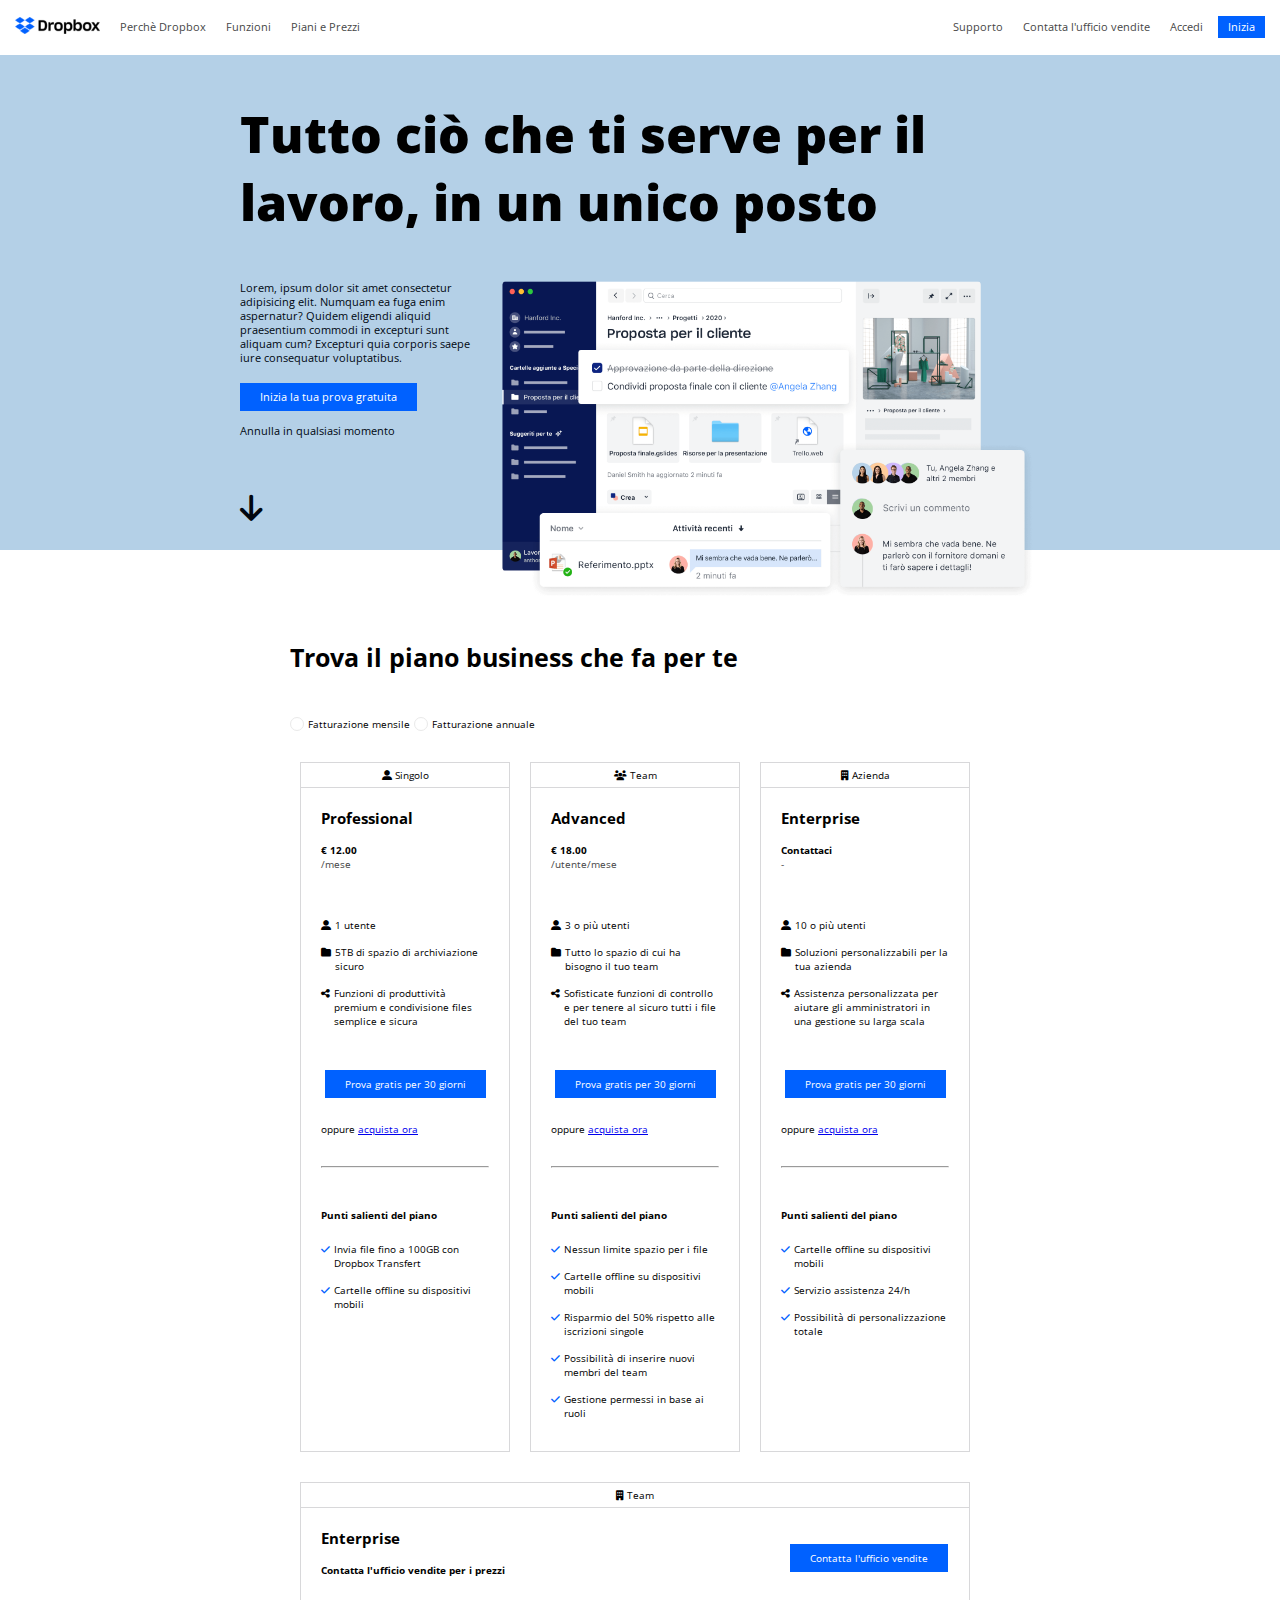
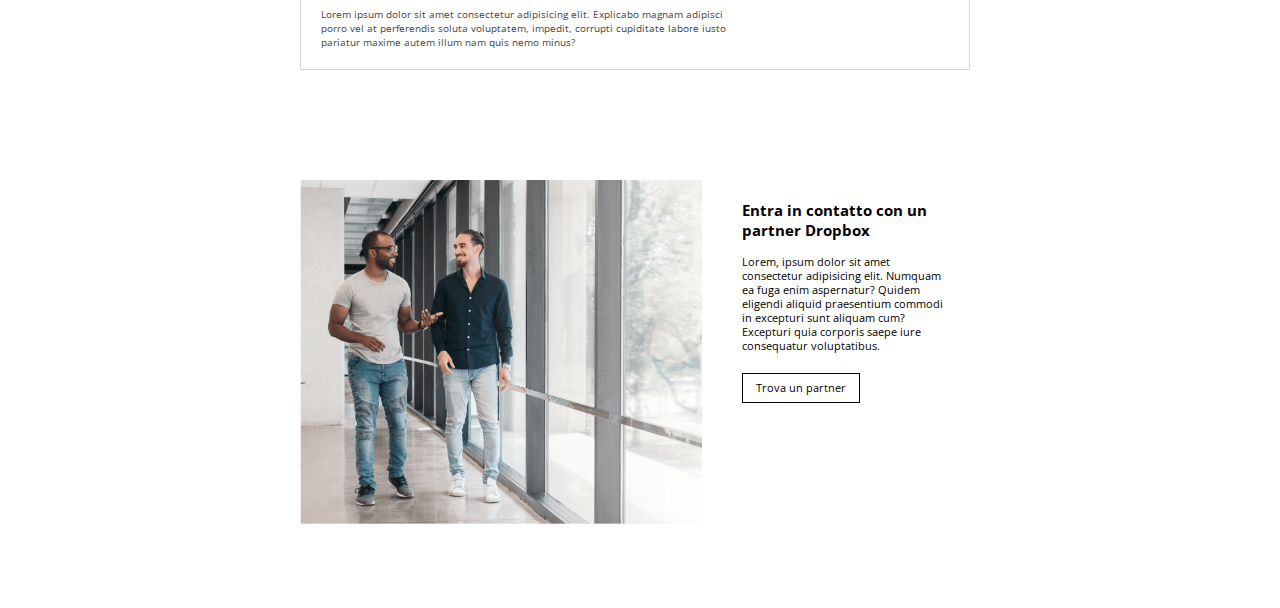
==== index.html @ 604495d2 "first commit" ====
<!DOCTYPE html>
<html lang="en">
<head>
    <meta charset="UTF-8">
    <meta http-equiv="X-UA-Compatible" content="IE=edge">
    <meta name="viewport" content="width=device-width, initial-scale=1.0">
    <title>Dropbox replica</title>
    <link rel="stylesheet" href="https://cdnjs.cloudflare.com/ajax/libs/font-awesome/6.1.1/css/all.min.css">
    <link rel="stylesheet" href="css/style.css">
</head>
<body>
    <header>
        <nav class="navleft">
            <ul class="menulist">
                <li><a href="#"><img class="logo" src="img/logo-small.png" alt="logo"></a></li>
                <li class="itembox"><a href="#" class= "navmenuitem textpattern1">Perchè Dropbox</a></li>
                <li class="itembox"><a href="#" class= "navmenuitem textpattern1">Funzioni</a></li>
                <li class="itembox"><a href="#" class= "navmenuitem textpattern1">Piani e Prezzi</a></li>
            </ul>

        </nav>

        

        <nav class="navright">
            <ul class="menulist">
                <li class="itembox"><a href="#" class= "navmenuitem textpattern1">Supporto</a></li>
                <li class="itembox"><a href="#" class= "navmenuitem textpattern1">Contatta l'ufficio vendite</a></li>
                <li class="itembox"><a href="#" class= "navmenuitem textpattern1">Accedi</a></li>
                <li class="bottonebox"><a href="#"  class="bottone textpattern1">Inizia</a></li>
            </ul>

        </nav>

    </header>

    <main>

        <!-- Section1 -->
        <section class="section1">
            <div class="container">
                <div class="box1">
                    <h1 class="titolone">Tutto ciò che ti serve per il lavoro, in un unico posto</h1>
                    <div class="content1 textpattern1">
                        <div class="content1left">
                            <p>Lorem, ipsum dolor sit amet consectetur adipisicing elit. Numquam ea fuga enim aspernatur? Quidem eligendi aliquid praesentium commodi in excepturi sunt aliquam cum? Excepturi quia corporis saepe iure consequatur voluptatibus.</p>
                            <div class="bottonebox2"><a href="#"  class="bottone bigbutton">Inizia la tua prova gratuita</a></div>
                            <p>Annulla in qualsiasi momento</p>
                            <i class="iconafreccia fa-solid fa-arrow-down"></i>

                        </div>

                        <div class="content1right">
                            <img class="jumboimg" src="img/jumbo.png" alt="jumboimg">
                        </div>

                    </div>
                </div>

            </div>
            
                
        </section>

        <!-- Section2 -->
        <section class="section2">
            <div class="container2">
                <div class="box2">
                    <div>
                        <h2 class="titolo">Trova il piano business che fa per te</h2>
                    </div>
                    <div>
                        <span>
                            <input type="checkbox" class="checkbox-round" id="scales" name="scales">
                            <label class="titlebox textpattern" for="scales">Fatturazione mensile</label>
                        </span>

                        <span>
                            <input type="checkbox" class="checkbox-round" id="scales" name="scales">
                            <label class="titlebox textpattern " for="scales">Fatturazione annuale</label>
                        </span>

                                                  
                    </div>

                    <div class="boxcolumns">
                        <div class="column">
                            <div class="headcolumn textpattern"><i class= "fa-solid fa-user-large"></i> Singolo</div>

                            <section class="topcolumn paddingcolumn">
                                <div class="titlebox"><h3>Professional</h3></div>
                                <div class="boldtext textpattern">€ 12.00</div>
                                <div class="text textpattern "></div>
                                <div class="ogni textpattern grey">/mese</div>
                            </section>

                            <section class="bodycolumn paddingcolumn">
                                <ul class="columnlist">
                                    <li class="columnelement">
                                        <div class="logocolumn textpattern"><i class="fa-solid fa-user-large"></i></div>
                                        <div class="descrizione textpattern">1 utente</div>
                                    </li>
                                    <li class="columnelement">
                                        <div class="logocolumn textpattern"><i class="fa-solid fa-folder"></i></div>
                                        <div class="descrizione textpattern">5TB di spazio di archiviazione sicuro</div>
                                    </li>
                                    <li class="columnelement">
                                        <div class="logocolumn textpattern"><i class="fa-solid fa-share-nodes"></i></div>
                                        <div class="descrizione textpattern">Funzioni di produttività premium e condivisione files semplice e sicura</div>
                                    </li>

                                </ul>

                                <div class="bottonebox3"><a href="#"  class="textpattern bottone bigbutton">Prova gratis per 30 giorni</a></div>
                                <div class="calltoaction textpattern">oppure <a class="linkaction textpattern" href="#">acquista ora</a></div>
                                <div><hr></div>
                           
                            </section>

                            <section class="footercolumn paddingcolumn">
                                <div class="boldtext textpattern">Punti salienti del piano</div>
                                <ul class="columnlist">
                                    <li class="columnelement">
                                    </li>
                                    <li class="columnelement">
                                        <div class="logocolumn textpattern blue"><i class="fa-solid fa-check"></i></div>
                                        <div class="descrizione textpattern">Invia file fino a 100GB con Dropbox Transfert</div>
                                    </li>
                                    <li class="columnelement">
                                        <div class="logocolumn textpattern blue"><i class="fa-solid fa-check"></i></div>
                                        <div class="descrizione textpattern">Cartelle offline su dispositivi mobili</div>
                                    </li>

                                </ul>

                            </section>
                           

                        </div>

                        <div class="column">
                            <div class="headcolumn textpattern"><i class="fa-solid fa-users"></i> Team</div>

                            <section class="topcolumn paddingcolumn">
                                <div class="titlebox"><h3>Advanced</h3></div>
                                <div class="boldtext textpattern">€ 18.00</div>
                                <div class="text textpattern "></div>
                                <div class="textpattern grey">/utente/mese</div>
                            </section>

                            <section class="bodycolumn paddingcolumn">
                                <ul class="columnlist">
                                    <li class="columnelement">
                                        <div class="logocolumn textpattern"><i class="fa-solid fa-user-large"></i></div>
                                        <div class="descrizione textpattern">3 o più utenti</div>
                                    </li>
                                    <li class="columnelement">
                                        <div class="logocolumn textpattern"><i class="fa-solid fa-folder"></i></div>
                                        <div class="descrizione textpattern">Tutto lo spazio di cui ha bisogno il tuo team</div>
                                    </li>
                                    <li class="columnelement">
                                        <div class="logocolumn textpattern"><i class="fa-solid fa-share-nodes"></i></div>
                                        <div class="descrizione textpattern">Sofisticate funzioni di controllo e per tenere al sicuro tutti i file del tuo team</div>
                                    </li>

                                </ul>

                                <div class="bottonebox3"><a href="#"  class="textpattern bottone bigbutton">Prova gratis per 30 giorni</a></div>
                                <div class="calltoaction textpattern">oppure <a class="linkaction textpattern" href="#">acquista ora</a></div>
                                <div><hr></div>
                           
                            </section>

                            <section class="footercolumn paddingcolumn">
                                <div class="boldtext textpattern">Punti salienti del piano</div>
                                <ul class="columnlist">
                                    <li class="columnelement">
                                    </li>
                                    <li class="columnelement">
                                        <div class="logocolumn textpattern blue"><i class="fa-solid fa-check"></i></div>
                                        <div class="descrizione textpattern">Nessun limite spazio per i file</div>
                                    </li>
                                    <li class="columnelement">
                                        <div class="logocolumn textpattern blue"><i class="fa-solid fa-check"></i></div>
                                        <div class="descrizione textpattern">Cartelle offline su dispositivi mobili</div>
                                    </li>

                                    <li class="columnelement">
                                        <div class="logocolumn textpattern blue"><i class="fa-solid fa-check"></i></div>
                                        <div class="descrizione textpattern">Risparmio del 50% rispetto alle iscrizioni singole</div>
                                    </li>
                                    <li class="columnelement">
                                        <div class="logocolumn textpattern blue"><i class="fa-solid fa-check"></i></div>
                                        <div class="descrizione textpattern">Possibilità di inserire nuovi membri del team</div>
                                    </li>

                                    <li class="columnelement">
                                        <div class="logocolumn textpattern blue"><i class="fa-solid fa-check"></i></div>
                                        <div class="descrizione textpattern">Gestione permessi in base ai ruoli</div>
                                    </li>

                                </ul>

                            </section>
                           

                        </div>

                        <div class="column">
                            <div class="headcolumn textpattern"><i class="fa-solid fa-building"></i> Azienda</div>

                            <section class="topcolumn paddingcolumn">
                                <div class="titlebox"><h3>Enterprise</h3></div>
                                <div class="boldtext textpattern">Contattaci</div>
                                <div class="text textpattern "></div>
                                <div class="ogni textpattern grey">-</div>
                            </section>

                            <section class="bodycolumn paddingcolumn">
                                <ul class="columnlist">
                                    <li class="columnelement">
                                        <div class="logocolumn textpattern"><i class="fa-solid fa-user-large"></i></div>
                                        <div class="descrizione textpattern">10 o più utenti</div>
                                    </li>
                                    <li class="columnelement">
                                        <div class="logocolumn textpattern"><i class="fa-solid fa-folder"></i></div>
                                        <div class="descrizione textpattern">Soluzioni personalizzabili per la tua azienda</div>
                                    </li>
                                    <li class="columnelement">
                                        <div class="logocolumn textpattern"><i class="fa-solid fa-share-nodes"></i></div>
                                        <div class="descrizione textpattern">Assistenza personalizzata per aiutare gli amministratori in una gestione su larga scala</div>
                                    </li>

                                </ul>

                                <div class="bottonebox3"><a href="#"  class="textpattern bottone bigbutton">Prova gratis per 30 giorni</a></div>
                                <div class="calltoaction textpattern">oppure <a class="linkaction textpattern" href="#">acquista ora</a></div>
                                <div><hr></div>
                           
                            </section>

                            <section class="footercolumn paddingcolumn">
                                <div class="boldtext textpattern">Punti salienti del piano</div>
                                <ul class="columnlist">
                                    <li class="columnelement">
                                    </li>
                                    <li class="columnelement">
                                        <div class="logocolumn textpattern blue"><i class="fa-solid fa-check"></i></div>
                                        <div class="descrizione textpattern">Cartelle offline su dispositivi mobili</div>
                                    </li>
                                    <li class="columnelement">
                                        <div class="logocolumn textpattern blue"><i class="fa-solid fa-check"></i></div>
                                        <div class="descrizione textpattern">Servizio assistenza 24/h</div>
                                    </li>
                                    <li class="columnelement">
                                        <div class="logocolumn textpattern blue"><i class="fa-solid fa-check"></i></div>
                                        <div class="descrizione textpattern">Possibilità di personalizzazione totale</div>
                                    </li>

                                </ul>

                            </section>
                        </div>    
                           

                    </div>

                    <div class="boxcolumns">
                        <div class="column100">
                            <div class="headcolumn textpattern"><i class="fa-solid fa-building"></i> Team</div>
                                <div class="bodyboxcolumn100">
                                    <section class="column100left paddingcolumn">
                                        <div class="titlebox"><h3>Enterprise</h3></div>
                                        <div class="boldtext textpattern">Contatta l'ufficio vendite per i prezzi</div>
                                        <div class="text textpattern "></div>                                            <div class="textpattern grey paddingtext">Lorem ipsum dolor sit amet consectetur adipisicing elit. Explicabo magnam adipisci porro vel at perferendis soluta voluptatem, impedit, corrupti cupiditate labore iusto pariatur maxime autem illum nam quis nemo minus?</div>
                                    </section>
    
                                    <section class="column100right paddingcolumn">
                                        <div class="bottonebox3"><a href="#" class="textpattern bottone bigbutton">Contatta l'ufficio vendite</a></div>
                                    </section>
                                
                                </div>
                            </div>
                        </div>        
                    </div>

                    <section class="section3">
                        <div class="boxcolumns">
                            <div class="column100b">
                                <div class="bodyboxcolumn100">
                                    <section class="column100leftS3">
                                        <img class="imginbox" src="img/partner.png" alt="partner"></img>
                                    </section>

                                    <section class="column100rightS3 paddingcolumn">
                                        <div class="titlebox"><h3>Entra in contatto con un partner Dropbox</h3></div>
                                        <p class="textpattern1">Lorem, ipsum dolor sit amet consectetur adipisicing elit. Numquam ea fuga enim aspernatur? Quidem eligendi aliquid praesentium commodi in excepturi sunt aliquam cum? Excepturi quia corporis saepe iure consequatur voluptatibus.</p>
                                        <div class="bottonebox2"><a href="#" class="textpattern1 bottone2">Trova un partner</a></div>
                                    </section>                                  
                                    
                                   

                                </div>
                            </div>       
                        </div>   
                    </section>    

                </div>

              
               
        </section>

        
                   
        

    </main>

    <footer>

    </footer>
    
</body>
</html>
---- css/style.css ----
@import url('https://fonts.googleapis.com/css2?family=Open+Sans:ital,wght@0,300;0,400;0,500;0,600;0,700;0,800;1,300;1,400;1,500;1,600;1,700;1,800&display=swap');

*{
    margin: 0;
    padding: 0;
    box-sizing: border-box;
}

/* Header */

header{
    
    background-color: white;
    display:flex;
    justify-content: space-between;
    vertical-align: middle;
    width: 100%;
    position: fixed;
   
}

.logo{
    width: 100px;
    padding-left: 15px;
    padding-bottom: 5px;
    padding-top: 5px;
}

.navleft{
    flex-direction: row;
    align-content: center;
    display:flex;
    width:50vw;
    

}

.navright{
    flex-direction: row-reverse;
    vertical-align: middle;
    display:flex;
    width:50vw;
}

.menulist{
    list-style-type: none;
    justify-content: space-between;
    display:flex;
    vertical-align: middle;
    padding-top: 12px;
    padding-bottom: 12px;
    
}

.textpattern{
    font-family: 'Open Sans', sans-serif;
    font-size: 10px;
}

.textpattern1{
    font-family: 'Open Sans', sans-serif;
    font-size: 10.5px;
}

.navmenuitem{
    text-decoration: none;
    color: #464646;
    
}

.navmenuitem:visited{
    color:#464646;
}

.itembox{
    padding-left: 20px;
    padding-bottom: 5px;
    padding-top: 5px;

}

.bottonebox{
    padding-right: 15px;
    padding-left: 15px;
    padding-bottom: 5px;
    padding-top: 5px;
}

.bottonebox2{
    padding-left: 0px;
    padding-bottom: 20px;
    padding-top: 5px;
}

.bottone{
    color:white;
    background-color: #0061FF;
    padding: 4px 10px;
    text-decoration: none;
}

/* Main */

.section1{
    
    background-color: #B4D0E7;
    width: 100%;
    height:550px;
}

.container{
    width: 800px;
    margin: 0 auto;
}

.box1{
    height: 600px;
}

.content1{
    display: flex;
    flex-direction: row;
    padding-top: 45px;
    color: #000710;
    

}

p{
    margin-bottom: 20px; 

}

.content1left{
    width:30%;
    display:flex;
    flex-direction: column;
}

.content1right{
    width: 70%;
}

.titolone{
    font-family: 'Open Sans', sans-serif;
    padding-top: 100px;
    color: black;
    font-size: 50px;
    font-weight: 900;
}

.jumboimg{          
    width: 100%;
}

.iconafreccia{
    font-size: 30px;
    padding-top:35px;
    font-weight:bolder;
}

/* Section2 */


.box2{
    padding-top: 50px;
    
}


.container2{
    width: 700px;
    margin: 0 auto;
}

.titolo{
    font-family: 'Open Sans', sans-serif;
    color: black;
    font-size: 25px;
    padding-top:40px;
    padding-bottom:40px;

}



.checkbox-round {
    width: 14px;
    height: 14px;
    background-color: white;
    border-radius: 50%;
    vertical-align: middle;
    border: 1.5px solid rgb(233, 233, 233);
    appearance: none;
    -webkit-appearance: none;
    outline: none;
    cursor: pointer;
}

.checkbox-round:checked {
    background-color: white;
    border: 4px solid #0061FF;
}

.boxcolumns{
    width: 100%;
    display: flex;
    padding-top: 30px;
    flex-direction: row;
    flex-wrap: wrap;
}
 
.column{
    width: 30%;
    display:flex;
    flex-direction: column;
    border:1px solid #D8D8DA;
    margin-left:10px;
    margin-right:10px;

    
}

.headcolumn{
    text-align: center;
    border-bottom: 1px solid #D8D8DA; 
    padding-top: 5px;
    padding-bottom: 5px;
}

.titlebox{
    color: #000000;
    padding-top: 20px;
    padding-bottom: 15px;
    
}

.grey{
    color: #464646;
}

.blue{
    color:#0061FF;

}

.boldtext{
    font-weight: bold;
}

h3{
    font-family: 'Open Sans', sans-serif;
    font-size: 15px;
}


.paddingcolumn{
    padding-left: 20px;
    padding-right: 20px;
}

    

.bodycolumn{
    padding-top: 40px;
    padding-bottom: 40px;
   
}

.calltoaction{
    padding-bottom: 30px;
}

.columnlist{
    display: flex;
    flex-direction:column;
}

.columnelement{
    display:flex;
    flex-direction:row;
    padding-top: 6.5px;
    padding-bottom: 6.5px;
}

.descrizione{
    padding-left: 4px;
}

.bigbutton{
    padding: 7px 20px;
    text-align: center;
}

.bottonebox3{
    text-align: center;
    padding-top: 40px;
    padding-bottom: 30px;

}

.footercolumn{
    padding-bottom:25px;
}

.column100{
    width:100%;
    display:flex;
    flex-direction: column;
    border:1px solid #D8D8DA;
    margin-left:10px;
    margin-right:20px;
}

.bodyboxcolumn100{ 
    display:flex;
    flex-direction: row;

}

.column100left{
    width:70%;
}

.column100right{
    width:30%;
}

.paddingtext{
    padding-top: 30px;
    padding-bottom: 20px;
}

/* Section3 */

.section3{
    padding-top: 80px;
    padding-bottom: 80px;
}

.column100leftS3{
    width: 60%;
}

.column100rightS3{
    width: 40%;
    padding-left: 40px;
}

.imginbox{
    width:100%;
    
}

.column100b{
    width:100%;
    display:flex;
    flex-direction: row;;
    margin-left:10px;
    margin-right:20px;
}

.bottone2{
    color:rgb(0, 0, 0);
    border: 1px solid black;
    background-color: #ffffff;
    padding: 7px 13px;
    text-decoration: none;
}
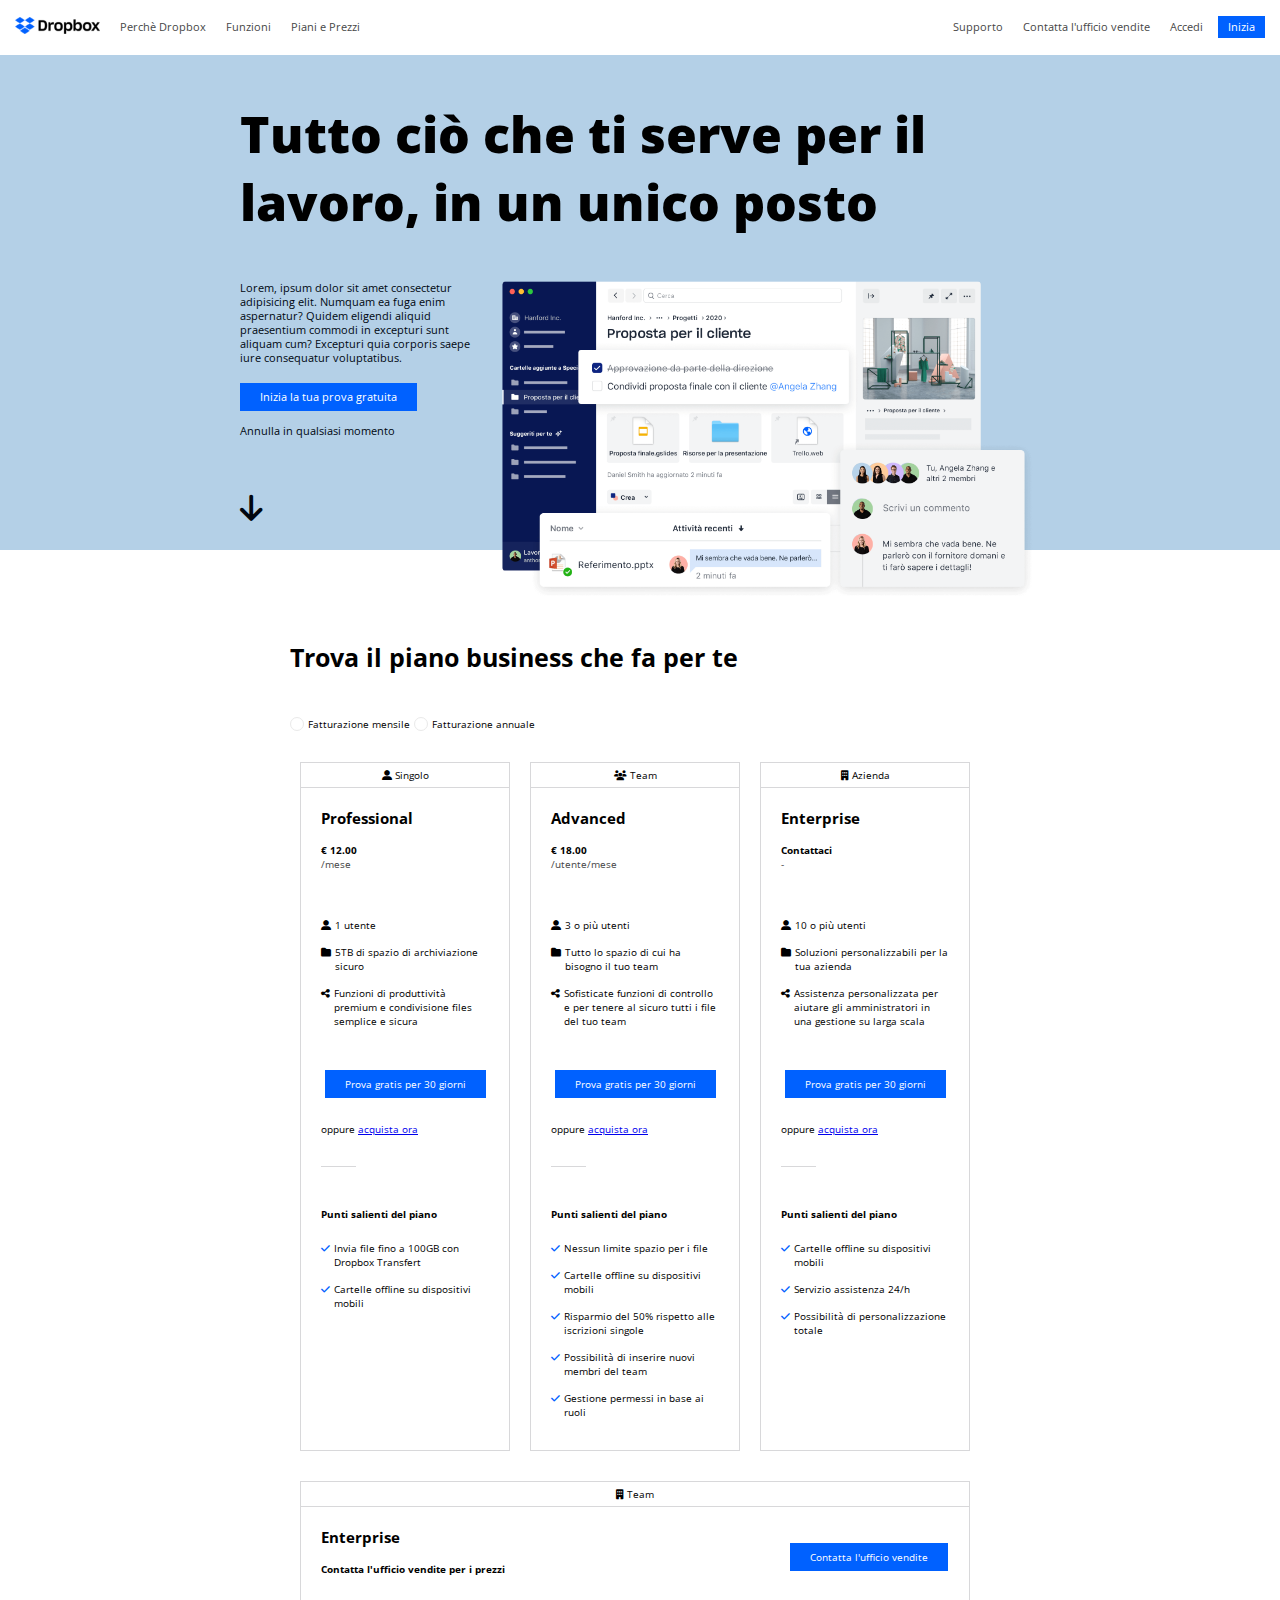
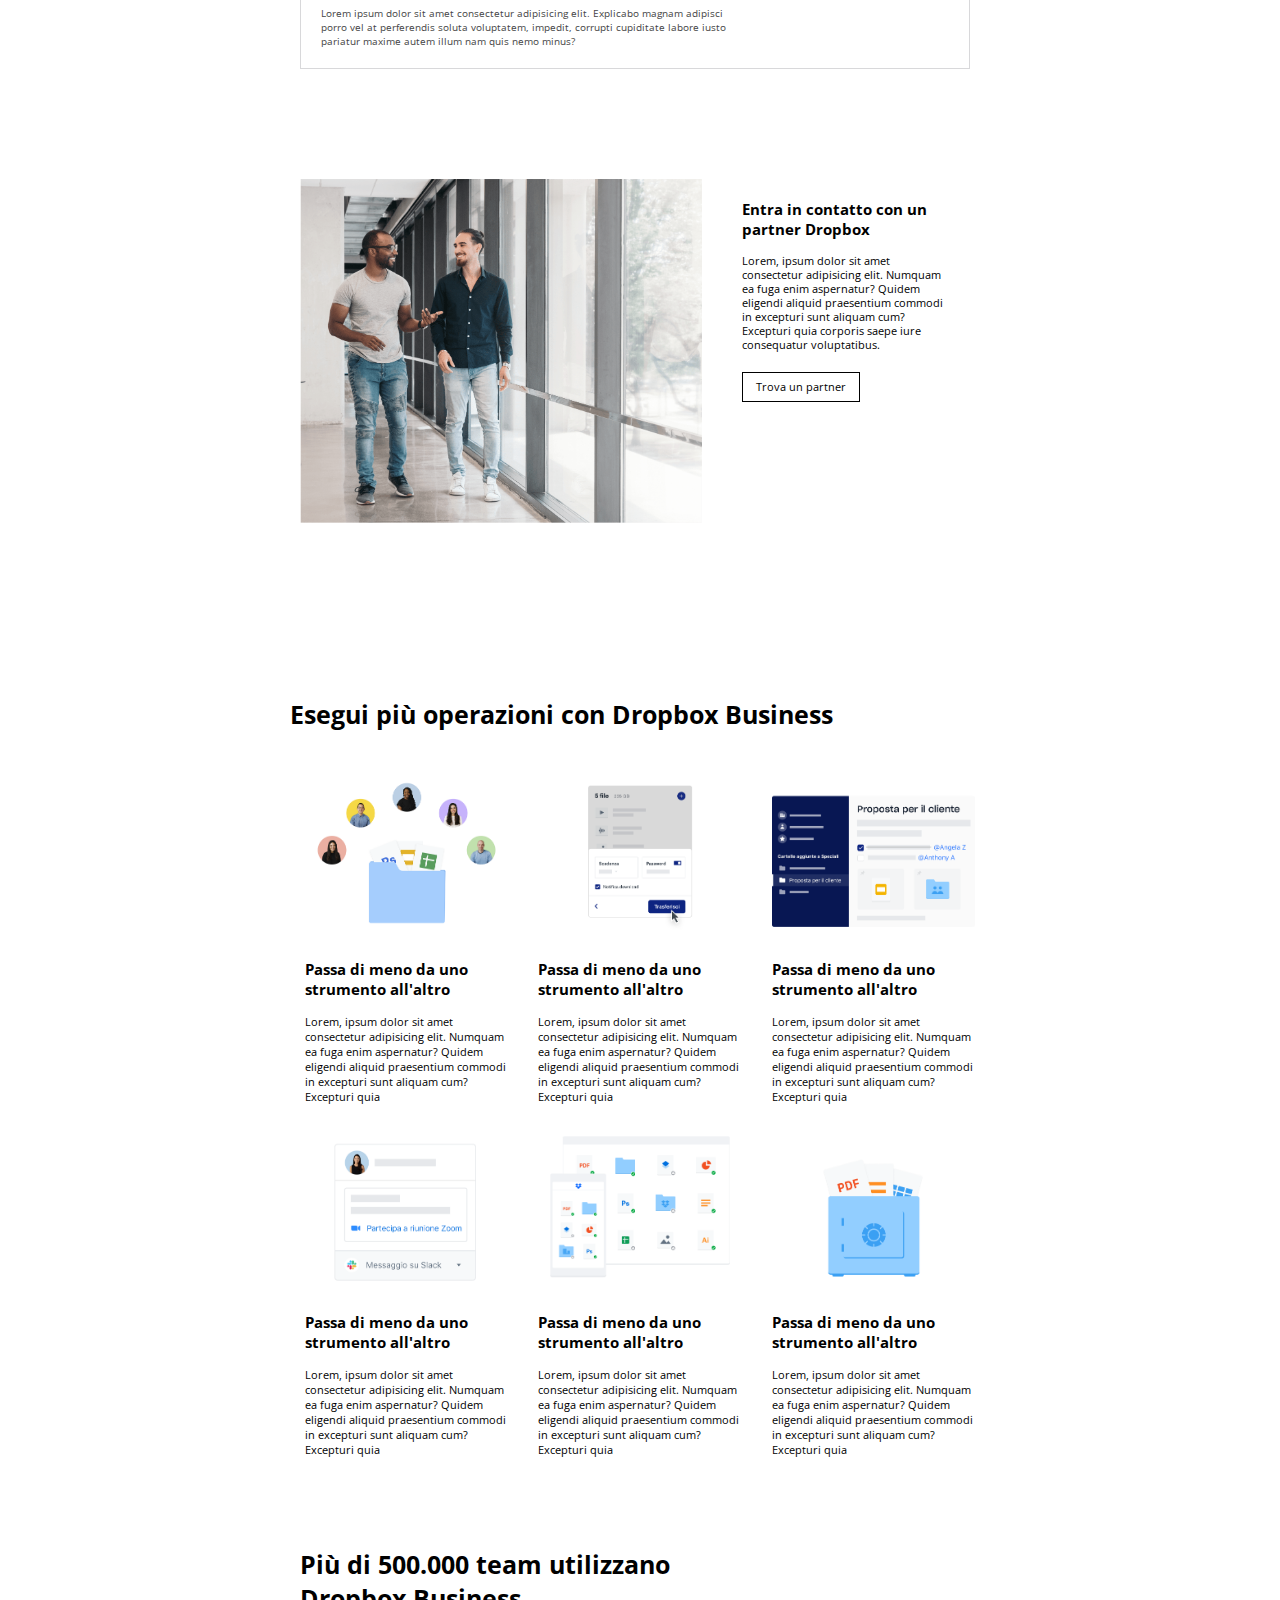
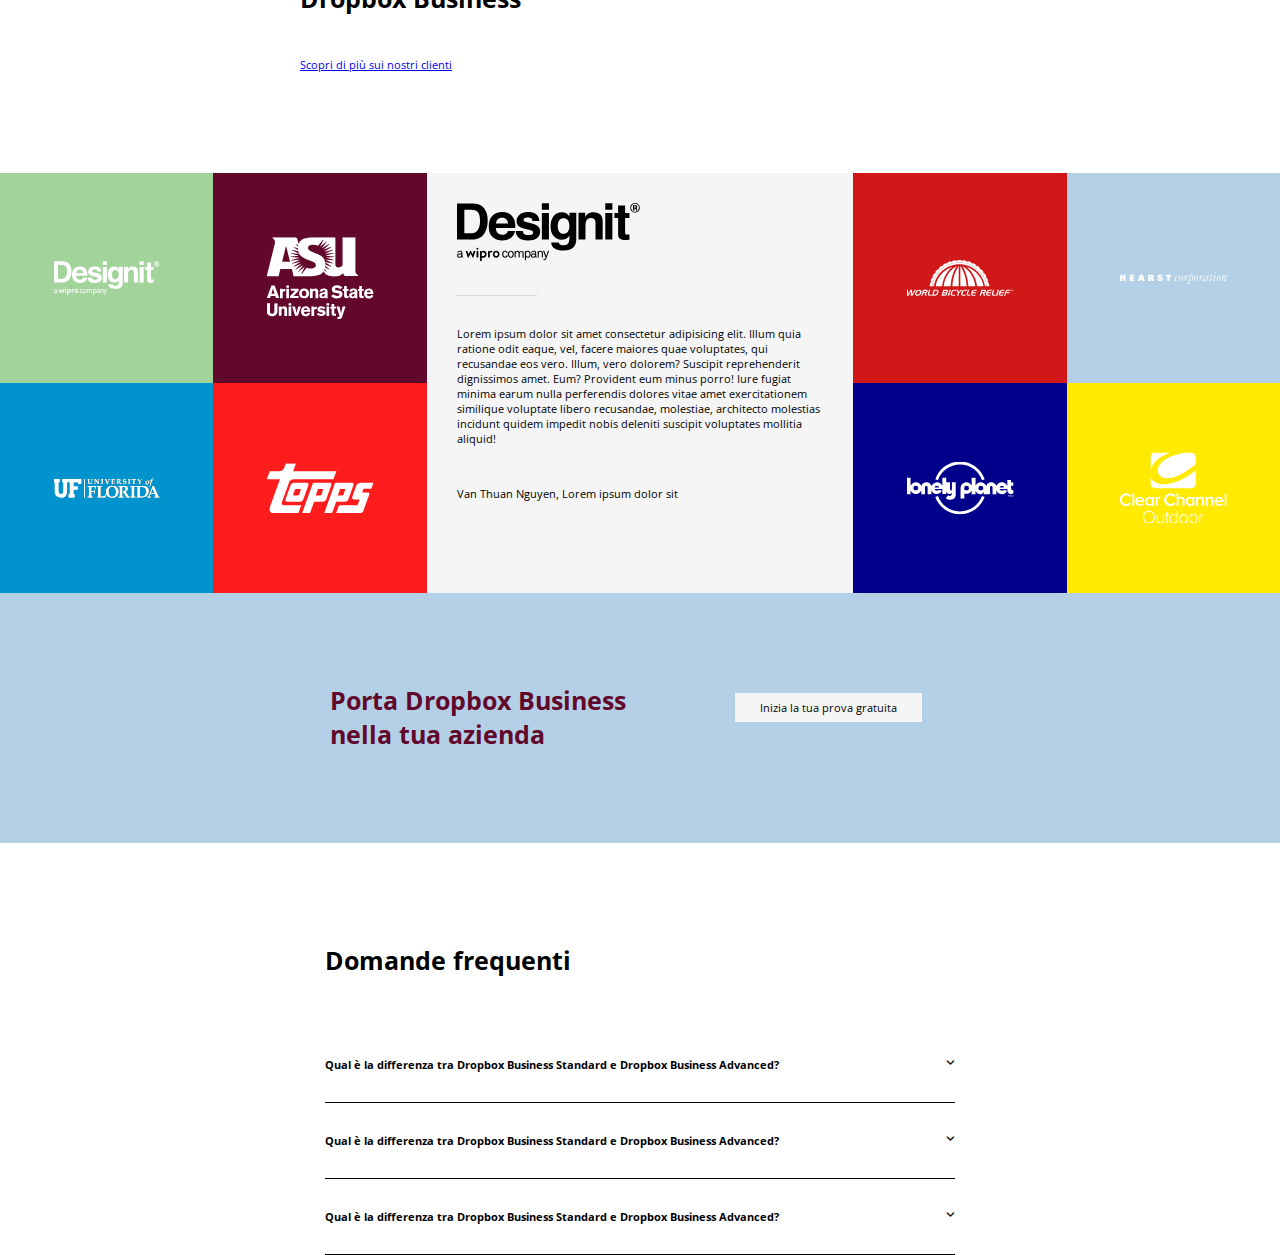
==== commit 4243319b: "sezione 6 completata" ====
--- a/index.html
+++ b/index.html
@@ -113,7 +113,7 @@
 
                                 <div class="bottonebox3"><a href="#"  class="textpattern bottone bigbutton">Prova gratis per 30 giorni</a></div>
                                 <div class="calltoaction textpattern">oppure <a class="linkaction textpattern" href="#">acquista ora</a></div>
-                                <div><hr></div>
+                                <div class="shortline"></div>
                            
                             </section>
 
@@ -167,7 +167,7 @@
 
                                 <div class="bottonebox3"><a href="#"  class="textpattern bottone bigbutton">Prova gratis per 30 giorni</a></div>
                                 <div class="calltoaction textpattern">oppure <a class="linkaction textpattern" href="#">acquista ora</a></div>
-                                <div><hr></div>
+                                <div class="shortline"></div>
                            
                             </section>
 
@@ -235,7 +235,7 @@
 
                                 <div class="bottonebox3"><a href="#"  class="textpattern bottone bigbutton">Prova gratis per 30 giorni</a></div>
                                 <div class="calltoaction textpattern">oppure <a class="linkaction textpattern" href="#">acquista ora</a></div>
-                                <div><hr></div>
+                                <div class="shortline"></div>
                            
                             </section>
 
@@ -284,7 +284,7 @@
                         </div>        
                     </div>
 
-                    <section class="section3">
+                    <section class="section2b">
                         <div class="boxcolumns">
                             <div class="column100b">
                                 <div class="bodyboxcolumn100">
@@ -307,9 +307,167 @@
 
                 </div>
 
+        </section>
+
+        <!-- Section3main -->
+
+        <section class="section2">
+            <div class="container2">
+                <div class="box2">
+                    <div>
+                        <h2 class="titolo">Esegui più operazioni con Dropbox Business</h2>
+                    </div>
+
+                    <div class="cards-box"> 
+                        <div class="card">
+                            <div class="topcard"> <img class="imgcard" src="img/business-feature-switching-tools.png" alt="imgcard">  </div>
+                            <div class="titlebox"><h3>Passa di meno da uno strumento all'altro</h3></div>
+                            <p class="textpattern2">Lorem, ipsum dolor sit amet consectetur adipisicing elit. Numquam ea fuga enim aspernatur? Quidem eligendi aliquid praesentium commodi in excepturi sunt aliquam cum? Excepturi quia</p>
+                        </div>
+
+                        <div class="card">
+                            <div class="topcard"> <img class="imgcard" src="img/business-feature-send-files-it.png" alt="imgcard">  </div>
+                            <div class="titlebox"><h3>Passa di meno da uno strumento all'altro</h3></div>
+                            <p class="textpattern2">Lorem, ipsum dolor sit amet consectetur adipisicing elit. Numquam ea fuga enim aspernatur? Quidem eligendi aliquid praesentium commodi in excepturi sunt aliquam cum? Excepturi quia</p>
+                        </div>
+
+                        <div class="card">
+                            <div class="topcard"> <img class="imgcard" src="img/business-feature-coordinate-it.png" alt="imgcard">  </div>
+                            <div class="titlebox"><h3>Passa di meno da uno strumento all'altro</h3></div>
+                            <p class="textpattern2">Lorem, ipsum dolor sit amet consectetur adipisicing elit. Numquam ea fuga enim aspernatur? Quidem eligendi aliquid praesentium commodi in excepturi sunt aliquam cum? Excepturi quia </p>
+                        </div>
+
+                        <div class="card">
+                            <div class="topcard"> <img class="imgcard" src="img/business-feature-integrations-it.png" alt="imgcard">  </div>
+                            <div class="titlebox"><h3>Passa di meno da uno strumento all'altro</h3></div>
+                            <p class="textpattern2">Lorem, ipsum dolor sit amet consectetur adipisicing elit. Numquam ea fuga enim aspernatur? Quidem eligendi aliquid praesentium commodi in excepturi sunt aliquam cum? Excepturi quia </p>
+                        </div>
+
+                        <div class="card">
+                            <div class="topcard"> <img class="imgcard" src="img/business-feature-multi-device.png" alt="imgcard">  </div>
+                            <div class="titlebox"><h3>Passa di meno da uno strumento all'altro</h3></div>
+                            <p class="textpattern2">Lorem, ipsum dolor sit amet consectetur adipisicing elit. Numquam ea fuga enim aspernatur? Quidem eligendi aliquid praesentium commodi in excepturi sunt aliquam cum? Excepturi quia </p>
+                        </div>
+
+                        <div class="card">
+                            <div class="topcard"> <img class="imgcard" src="img/business-feature-security.png" alt="imgcard">  </div>
+                            <div class="titlebox"><h3>Passa di meno da uno strumento all'altro</h3></div>
+                            <p class="textpattern2">Lorem, ipsum dolor sit amet consectetur adipisicing elit. Numquam ea fuga enim aspernatur? Quidem eligendi aliquid praesentium commodi in excepturi sunt aliquam cum? Excepturi quia </p>
+                        </div>
+
+                    </div>
+
+                    <div class="boxcolumns">
+                        <div class="column100b box2b">
+    
+                            <div class="bodyboxcolumn100">
+                                <section class="column100left">
+                                    <h2 class="titolo">Più di 500.000 team utilizzano Dropbox Business</h2>
+                                    <a href="#" class="linkaction textpattern1">Scopri di più sui nostri clienti</a>
+                                </section>
+
+                            </div>
+                            
+                            
+                        </div>        
+                    </div>
+
+                </div>    
+            </div>    
+        </section>
+
+        <!-- Section 4 -->
+        <section class="section4">
+            <div class="containerS4">
+            <div class="s4side">
+                <div class="rect rect1"><img class="logorect" src="img/designit.svg" alt="logobox"></div>
+                <div class="rect rect2"><img class="logorect" src="img/arizona_state_university.svg" alt="logobox"></div>
+                <div class="rect rect3"><img class="logorect" src="img/university_of_florida.svg" alt="logobox"></div>
+                <div class="rect rect4"><img class="logorect" src="img/topps.svg" alt="logobox"></div>
+            </div>
+            <div class="s4center">
+                <img class="logocenter" src="img/designit.svg" alt="">
+                <div class="shortline shortline2"></div>
+                <p class="textpattern2 paddingtext">Lorem ipsum dolor sit amet consectetur adipisicing elit. Illum quia ratione odit eaque, vel, facere maiores quae voluptates, qui recusandae eos vero. Illum, vero dolorem? Suscipit reprehenderit dignissimos amet. Eum?
+                Provident eum minus porro! Iure fugiat minima earum nulla perferendis dolores vitae amet exercitationem similique voluptate libero recusandae, molestiae, architecto molestias incidunt quidem impedit nobis deleniti suscipit voluptates mollitia aliquid!</p>
+                <p class="textpattern2">Van Thuan Nguyen, Lorem ipsum dolor sit</p>
+                
+            </div>
+            <div class="s4side">
+                <div class="rect rect5"><img class="logorect" src="img/world_bicycle_relief.svg" alt="logobox"></div>
+                <div class="rect rect6"><img class="logorect" src="img/hearst_corp.svg" alt="logobox"></div>
+                <div class="rect rect7"><img class="logorect" src="img/lonely_planet.svg" alt="logobox"></div>
+                <div class="rect rect8"><img class="logorect" src="img/clear_channel.svg" alt="logobox"></div>
+            </div>
+           
+        </section>
+
+        <!-- Section5 -->
+        <section class="section5">
+           <div class="container2">
+            <div class="boxcolumns">
+                <div class="column100b box2b">
+
+                    <div class="bodyboxcolumn100">
+                        <section class="column100left S5L">
+                            <h2 class="titolo title5">Porta Dropbox Business nella tua azienda</h2>
+                        </section>
+
+                        <section>
+                            <div class="bottonebox5"><a href="#" class="textpattern2 bottone5">Inizia la tua prova gratuita</a></div>
+                        </section>
+
+                    </div>
+                    
+                    
+                </div>        
+            </div>
+
+           </div>
+          
+
+        </section>
+
+        <!-- Section6 -->
+        <section class="section4">
+            <div class="container6">
+                <div class="box6">
+                    <div class="title6">Domande frequenti</div>
+                    <div class="questionbox">
+                        <div class="boxquestion">
+                            <div class="question textpattern2 boldtext">Qual è la differenza tra Dropbox Business Standard e Dropbox Business Advanced?</div>
+                            <div class="arrowq"><i class="fa-solid fa-angle-down"></i></div>
+                            <div class="answer textpattern1">Lorem ipsum dolor sit amet consectetur adipisicing elit. Assumenda error nisi nihil temporibus necessitatibus fugit rem, qui odit aut nemo blanditiis similique veritatis officia molestias dignissimos. Quo ratione beatae magni.</div>
+                        </div>
+
+                        <div class="boxquestion">
+                            <div class="question textpattern2 boldtext">Qual è la differenza tra Dropbox Business Standard e Dropbox Business Advanced?</div>
+                            <div class="arrowq"><i class="fa-solid fa-angle-down"></i></div>
+                            <div class="answer textpattern1">Lorem ipsum dolor sit amet consectetur adipisicing elit. Assumenda error nisi nihil temporibus necessitatibus fugit rem, qui odit aut nemo blanditiis similique veritatis officia molestias dignissimos. Quo ratione beatae magni.</div>
+                        </div>
+
+                        <div class="boxquestion">
+                            <div class="question textpattern2 boldtext">Qual è la differenza tra Dropbox Business Standard e Dropbox Business Advanced?</div>
+                            <div class="arrowq"><i class="fa-solid fa-angle-down"></i></div>
+                            <div class="answer textpattern1">Lorem ipsum dolor sit amet consectetur adipisicing elit. Assumenda error nisi nihil temporibus necessitatibus fugit rem, qui odit aut nemo blanditiis similique veritatis officia molestias dignissimos. Quo ratione beatae magni.</div>
+                        </div>
+
+                        
+                    </div>
               
-               
-        </section>
+              
+
+
+                </div>
+
+
+                
+            </div>
+ 
+         </section>
+
+
+
 
         
                    
--- a/css/style.css
+++ b/css/style.css
@@ -1,4 +1,16 @@
 @import url('https://fonts.googleapis.com/css2?family=Open+Sans:ital,wght@0,300;0,400;0,500;0,600;0,700;0,800;1,300;1,400;1,500;1,600;1,700;1,800&display=swap');
+
+:root {
+    --green: #A2D39B;
+    --bourdeaux: #61082B;
+    --azure: #0093CE;
+    --red: #FF1C1C;
+    --greyblue: #B4D0E7;
+    --yellow: rgb(255, 234, 0);
+    --darkblue:darkblue;
+    --darkred:rgba(205, 2, 2, 0.913);
+
+  }
 
 *{
     margin: 0;
@@ -62,6 +74,11 @@
     font-size: 10.5px;
 }
 
+.textpattern2{
+    font-family: 'Open Sans', sans-serif;
+    font-size: 11px;
+}
+
 .navmenuitem{
     text-decoration: none;
     color: #464646;
@@ -163,8 +180,11 @@
 
 
 .box2{
-    padding-top: 50px;
-    
+    padding-top: 50px; 
+}
+
+.box2b{
+    padding-bottom: 100px;
 }
 
 
@@ -271,6 +291,21 @@
     padding-bottom: 30px;
 }
 
+.linkaction{
+    list-style-type: none;
+}
+
+.linkaction:visited{
+    list-style-type: none;
+    color:#0061FF;
+}
+
+.shortline{
+    width:35px;
+    background-color: #D8D8DA;
+    height:1px;
+}
+
 .columnlist{
     display: flex;
     flex-direction:column;
@@ -333,7 +368,7 @@
 
 /* Section3 */
 
-.section3{
+.section2b{
     padding-top: 80px;
     padding-bottom: 80px;
 }
@@ -367,3 +402,191 @@
     padding: 7px 13px;
     text-decoration: none;
 }
+
+/*Section3main */
+
+.cards-box{
+    width:100%;
+    display: flex;
+    flex-direction: row;
+    flex-wrap: wrap;
+}
+
+.card{
+    width: calc(100% / 3);
+    padding-right: 15px;
+    padding-left: 15px;
+}
+
+.imgcard{
+    width: 100%;
+}
+
+.containerS4{
+    display:flex;
+    flex-direction: row;
+    flex-wrap: wrap;
+    width: 100%;
+}
+
+.s4side{
+    width:calc(100% / 3 );
+    height: 420px;
+    display: flex;
+    flex-direction: row;
+    flex-wrap:wrap;
+    z-index: -1;
+
+}
+
+.s4center{
+    width: calc(100% / 3);
+    background-color: #F5F5F5;
+    padding: 0 30px;
+    overflow:auto;
+}
+
+.logocenter{
+    width:50%;
+    padding: 30px 0;
+}
+
+.logorect{
+    width:50%;
+    filter: invert(100%);
+    margin: 0;
+    position: absolute;
+    top: 50%;
+    left: 50%;
+    transform: translate(-50%, -50%);
+}
+
+.rect{
+    width: 50%;
+    height: 50%;
+    position: relative;
+    
+}
+
+.rect1{
+    background-color: var(--green);
+}
+
+.rect2{
+    background-color: var(--bourdeaux);
+}
+
+.rect3{
+    background-color: var(--azure);
+}
+
+.rect4{
+    background-color: var(--red);
+}
+
+.rect5{
+    background-color: var(--darkred);
+}
+
+.rect6{
+    background-color: var(--greyblue);
+}
+
+.rect7{
+    background-color: var(--darkblue);
+}
+
+.rect8{
+    background-color: var(--yellow);
+}
+
+/* Section5 */
+
+.section5{
+    background-color: var(--greyblue);
+    width:100%;
+    height:250px;
+}
+
+.S5L{
+    width:50%;
+}
+
+.title5{
+    color: var(--bourdeaux);
+    padding-left: 30px;
+    padding-top: 60px;
+}
+
+.bottonebox5{
+    padding-left: 100px;
+    padding-top: 75px;
+
+}
+
+.bottone5{
+    color:rgb(0, 0, 0);
+    background-color: #F5F5F5;
+    padding: 7px 25px;
+    text-decoration: none;
+}
+
+.shortline2{
+    width:80px;
+}
+
+/* Section6 */
+
+.container6{
+    width: 630px;
+    margin: 0 auto;
+}
+
+.title6{
+    font-family: 'Open Sans', sans-serif;
+    color: black;
+    font-size: 25px;
+    font-weight: bold;
+    padding-top: 100px;
+    padding-bottom: 50px;
+    
+}
+
+.questionbox{
+    width: 100%; 
+}
+
+.boxquestion{
+    display: flex;
+    flex-direction: row;
+    flex-wrap:wrap;
+    justify-content: space-between;
+    width:100%;
+    border-bottom: 1px solid black;
+    cursor: pointer;
+}
+ 
+
+
+.question{
+    padding: 30px 0;
+}
+
+.boxquestion:hover .answer{
+    display: block;
+}
+
+
+
+.arrowq{
+    text-align: right;
+    padding: 30px 0;
+    font-size: 10px;
+    
+}
+
+.answer{
+    padding-bottom: 15px;
+    display:none;
+}
+
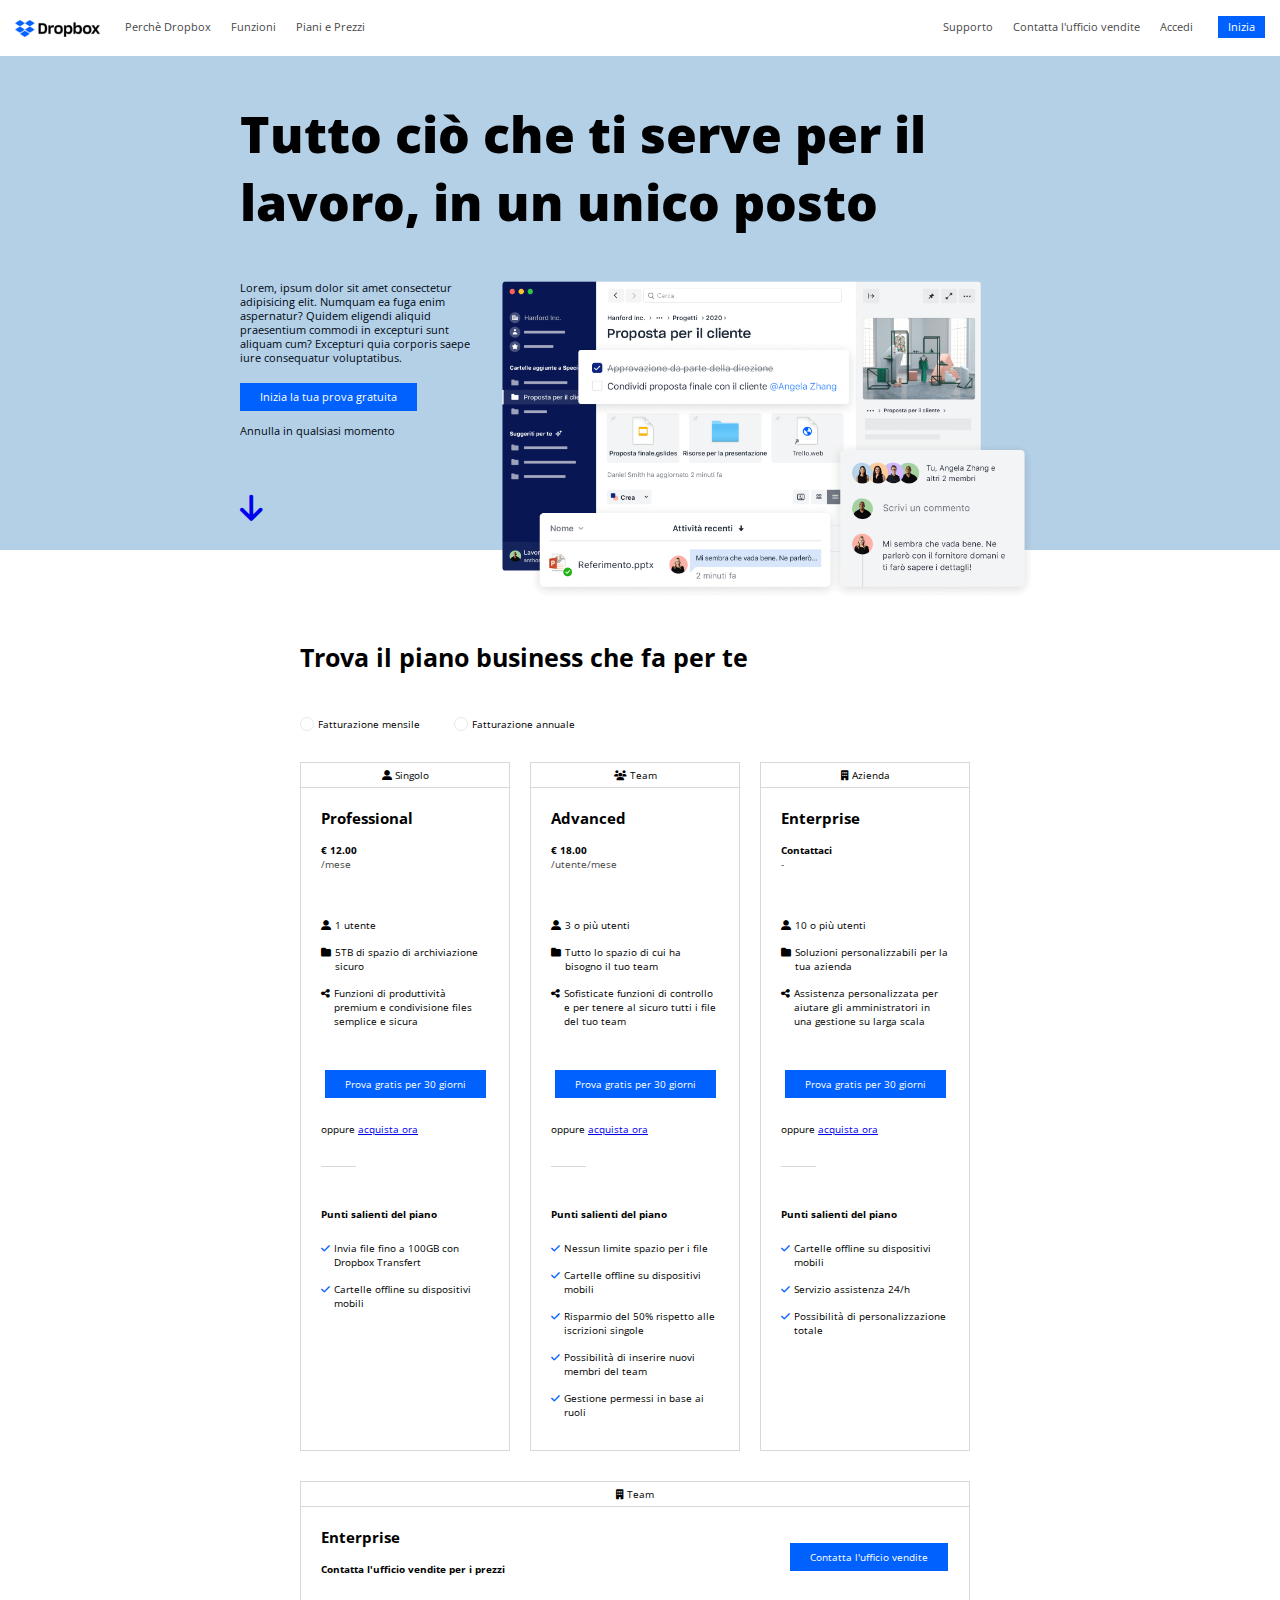
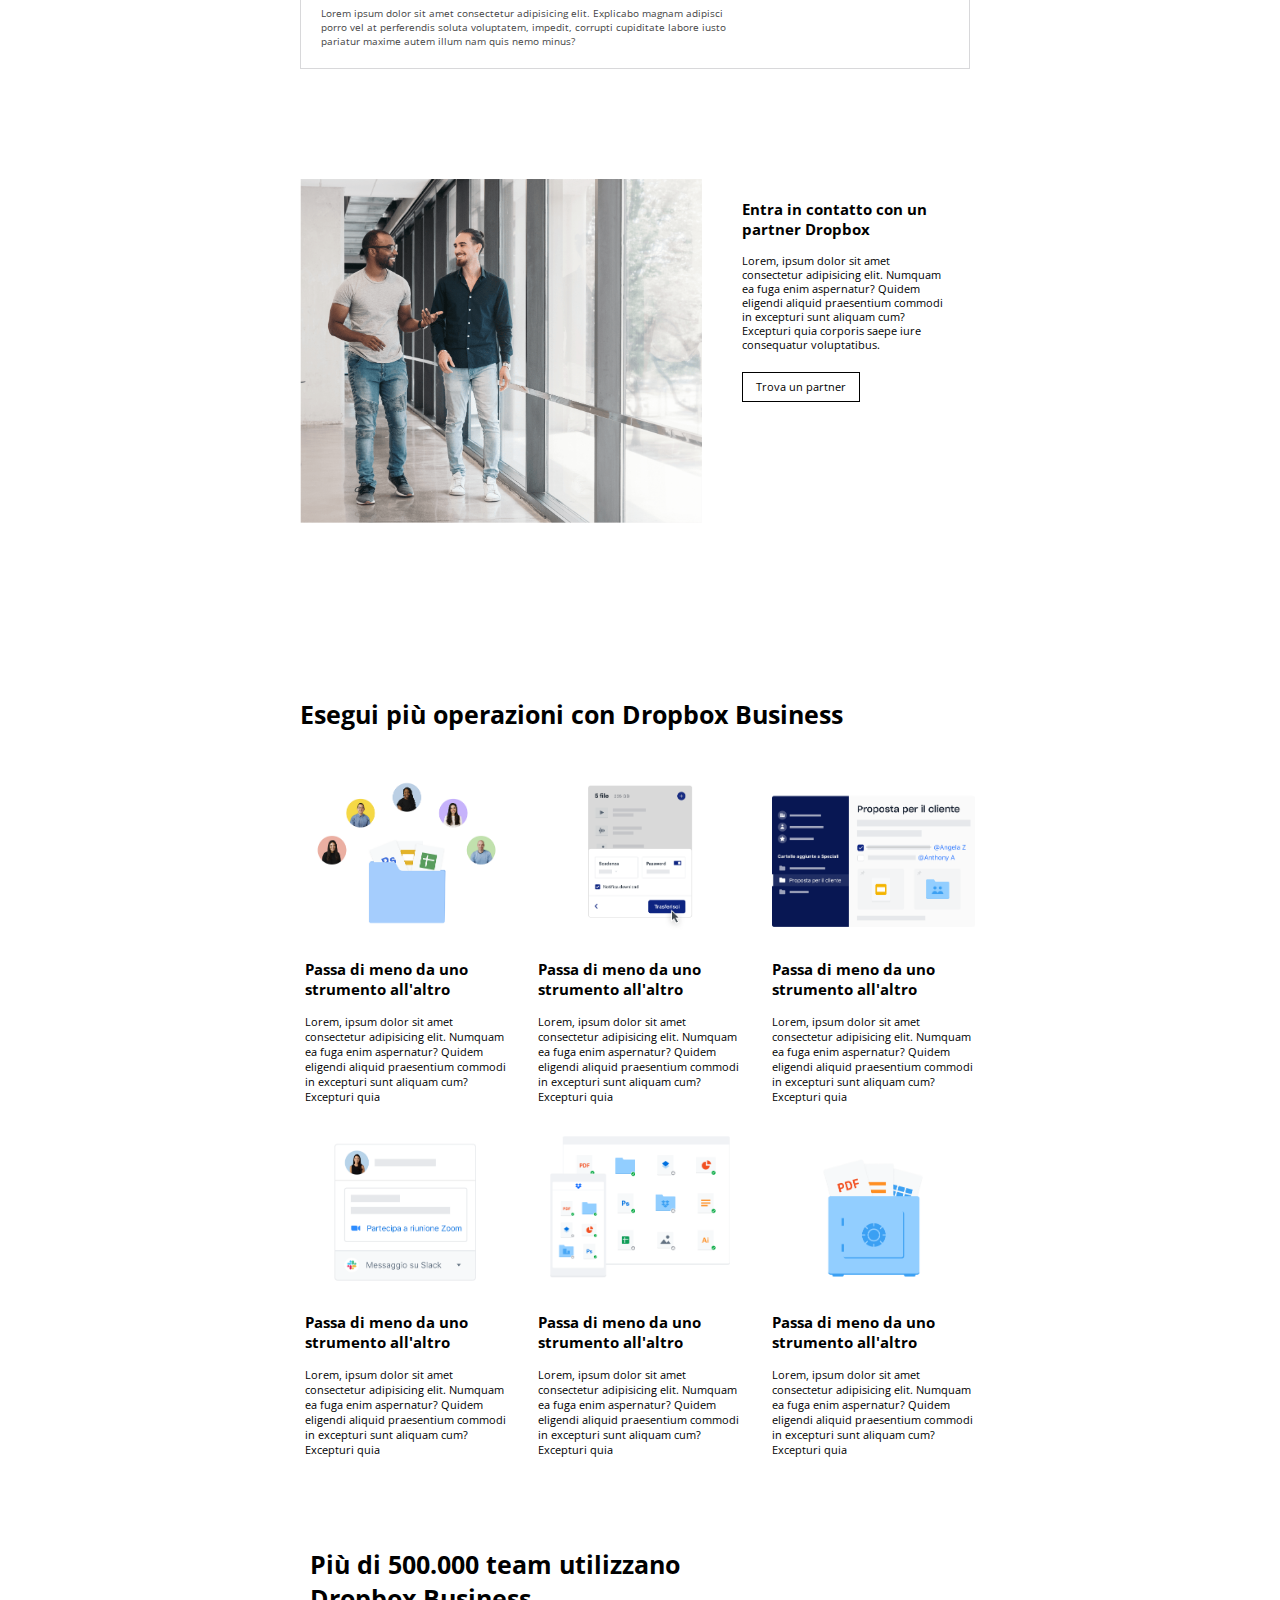
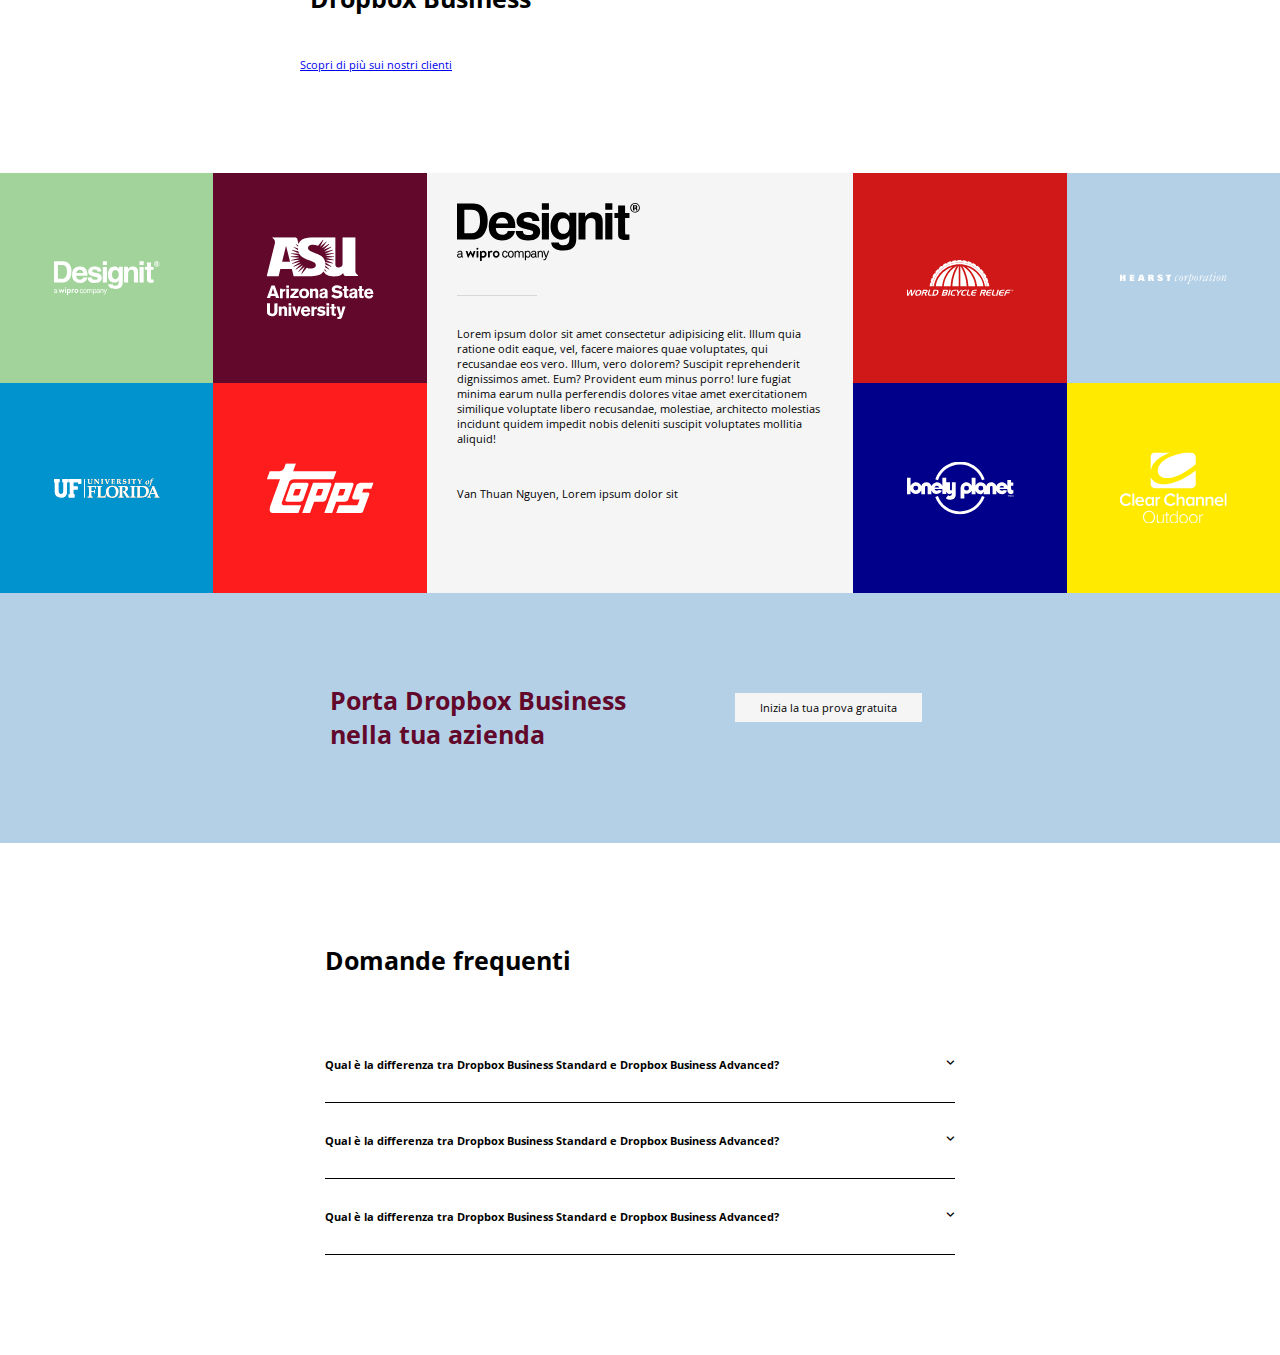
==== commit 6f972fd5: "All sections con bonus inclusi, tranne footer" ====
--- a/index.html
+++ b/index.html
@@ -46,7 +46,7 @@
                             <p>Lorem, ipsum dolor sit amet consectetur adipisicing elit. Numquam ea fuga enim aspernatur? Quidem eligendi aliquid praesentium commodi in excepturi sunt aliquam cum? Excepturi quia corporis saepe iure consequatur voluptatibus.</p>
                             <div class="bottonebox2"><a href="#"  class="bottone bigbutton">Inizia la tua prova gratuita</a></div>
                             <p>Annulla in qualsiasi momento</p>
-                            <i class="iconafreccia fa-solid fa-arrow-down"></i>
+                            <a href="#checkline"><i class="iconafreccia fa-solid fa-arrow-down"></i></a>
 
                         </div>
 
@@ -69,13 +69,13 @@
                     <div>
                         <h2 class="titolo">Trova il piano business che fa per te</h2>
                     </div>
-                    <div>
-                        <span>
+                    <div id="checkline">
+                        <span class="checklinespan">
                             <input type="checkbox" class="checkbox-round" id="scales" name="scales">
                             <label class="titlebox textpattern" for="scales">Fatturazione mensile</label>
                         </span>
 
-                        <span>
+                        <span class="checklinespan">
                             <input type="checkbox" class="checkbox-round" id="scales" name="scales">
                             <label class="titlebox textpattern " for="scales">Fatturazione annuale</label>
                         </span>
@@ -452,31 +452,23 @@
                             <div class="answer textpattern1">Lorem ipsum dolor sit amet consectetur adipisicing elit. Assumenda error nisi nihil temporibus necessitatibus fugit rem, qui odit aut nemo blanditiis similique veritatis officia molestias dignissimos. Quo ratione beatae magni.</div>
                         </div>
 
-                        
-                    </div>
-              
-              
-
-
+                    </div>
                 </div>
 
-
+            </div>
+         </section>
+
+    </main>
+
+    <footer>
+        <div class="boxfooter">
+            <div class="columfooter">
                 
             </div>
- 
-         </section>
-
-
+        </div>
 
 
         
-                   
-        
-
-    </main>
-
-    <footer>
-
     </footer>
     
 </body>
--- a/css/style.css
+++ b/css/style.css
@@ -28,14 +28,16 @@
     vertical-align: middle;
     width: 100%;
     position: fixed;
+    z-index: 1; /* ho dovuto usare lo z-index qui perché il position fixed viene sconfitto allo scorrimento nella sezione 4 dei rettangoli colorati, lì ho usato il position absolute per centrare i loghi nei rettangoli colorati  (quindi senza usare il padding perché mi rimpicciolisce troppo i loghi), perciò son ritornato quassù per impostare lo z-index perché altrimenti non riesco a fare il bonus con l'hover perché se imposto uno z-index:-1 in quel punto non mi fa l'effetto hover per il bonus*/
    
 }
 
 .logo{
-    width: 100px;
+    width: 115px;
     padding-left: 15px;
-    padding-bottom: 5px;
-    padding-top: 5px;
+    padding-right: 15px;
+    padding-bottom: 15px;
+    padding-top: 20px;
 }
 
 .navleft{
@@ -58,10 +60,7 @@
     list-style-type: none;
     justify-content: space-between;
     display:flex;
-    vertical-align: middle;
-    padding-top: 12px;
-    padding-bottom: 12px;
-    
+    vertical-align: middle;    
 }
 
 .textpattern{
@@ -90,17 +89,20 @@
 }
 
 .itembox{
-    padding-left: 20px;
-    padding-bottom: 5px;
-    padding-top: 5px;
-
+    padding: 17px 10px;
+    height:100%;
+}
+
+.itembox:hover{
+    border-bottom: 2px solid red; 
+    cursor: pointer;
 }
 
 .bottonebox{
     padding-right: 15px;
     padding-left: 15px;
-    padding-bottom: 5px;
-    padding-top: 5px;
+    padding-bottom: 15px;
+    padding-top: 17px;
 }
 
 .bottonebox2{
@@ -199,10 +201,17 @@
     font-size: 25px;
     padding-top:40px;
     padding-bottom:40px;
-
-}
-
-
+    padding-left: 10px;
+
+}
+
+#checkline{
+    padding-left: 10px;
+}
+
+.checklinespan{
+    padding-right: 30px;
+}
 
 .checkbox-round {
     width: 14px;
@@ -215,6 +224,7 @@
     -webkit-appearance: none;
     outline: none;
     cursor: pointer;
+    
 }
 
 .checkbox-round:checked {
@@ -422,6 +432,7 @@
     width: 100%;
 }
 
+/* Section4 */
 .containerS4{
     display:flex;
     flex-direction: row;
@@ -435,15 +446,15 @@
     display: flex;
     flex-direction: row;
     flex-wrap:wrap;
-    z-index: -1;
 
 }
 
 .s4center{
     width: calc(100% / 3);
+    height: 420px;
     background-color: #F5F5F5;
     padding: 0 30px;
-    overflow:auto;
+    overflow: auto;
 }
 
 .logocenter{
@@ -454,19 +465,23 @@
 .logorect{
     width:50%;
     filter: invert(100%);
-    margin: 0;
-    position: absolute;
     top: 50%;
     left: 50%;
     transform: translate(-50%, -50%);
-}
+    position: absolute;
+}
+
 
 .rect{
     width: 50%;
     height: 50%;
     position: relative;
-    
-}
+}
+
+.rect:hover{
+    border: 10px solid rgba(255,255,255,0.5);
+}
+
 
 .rect1{
     background-color: var(--green);
@@ -540,6 +555,8 @@
 .container6{
     width: 630px;
     margin: 0 auto;
+    padding-top: 100px;
+    padding-bottom: 100px;
 }
 
 .title6{
@@ -547,7 +564,6 @@
     color: black;
     font-size: 25px;
     font-weight: bold;
-    padding-top: 100px;
     padding-bottom: 50px;
     
 }
@@ -590,3 +606,22 @@
     display:none;
 }
 
+/* footer */
+
+footer{
+    width:100%;
+    background-color:black;
+}
+
+.boxfooter{
+    width:900px;
+    display:flex;
+    flex-direction: row;
+    flex-wrap:wrap;
+}
+
+.columnfooter{
+    width: calc(100% / 5);
+    display: flex;
+    flex-direction: column;
+}
